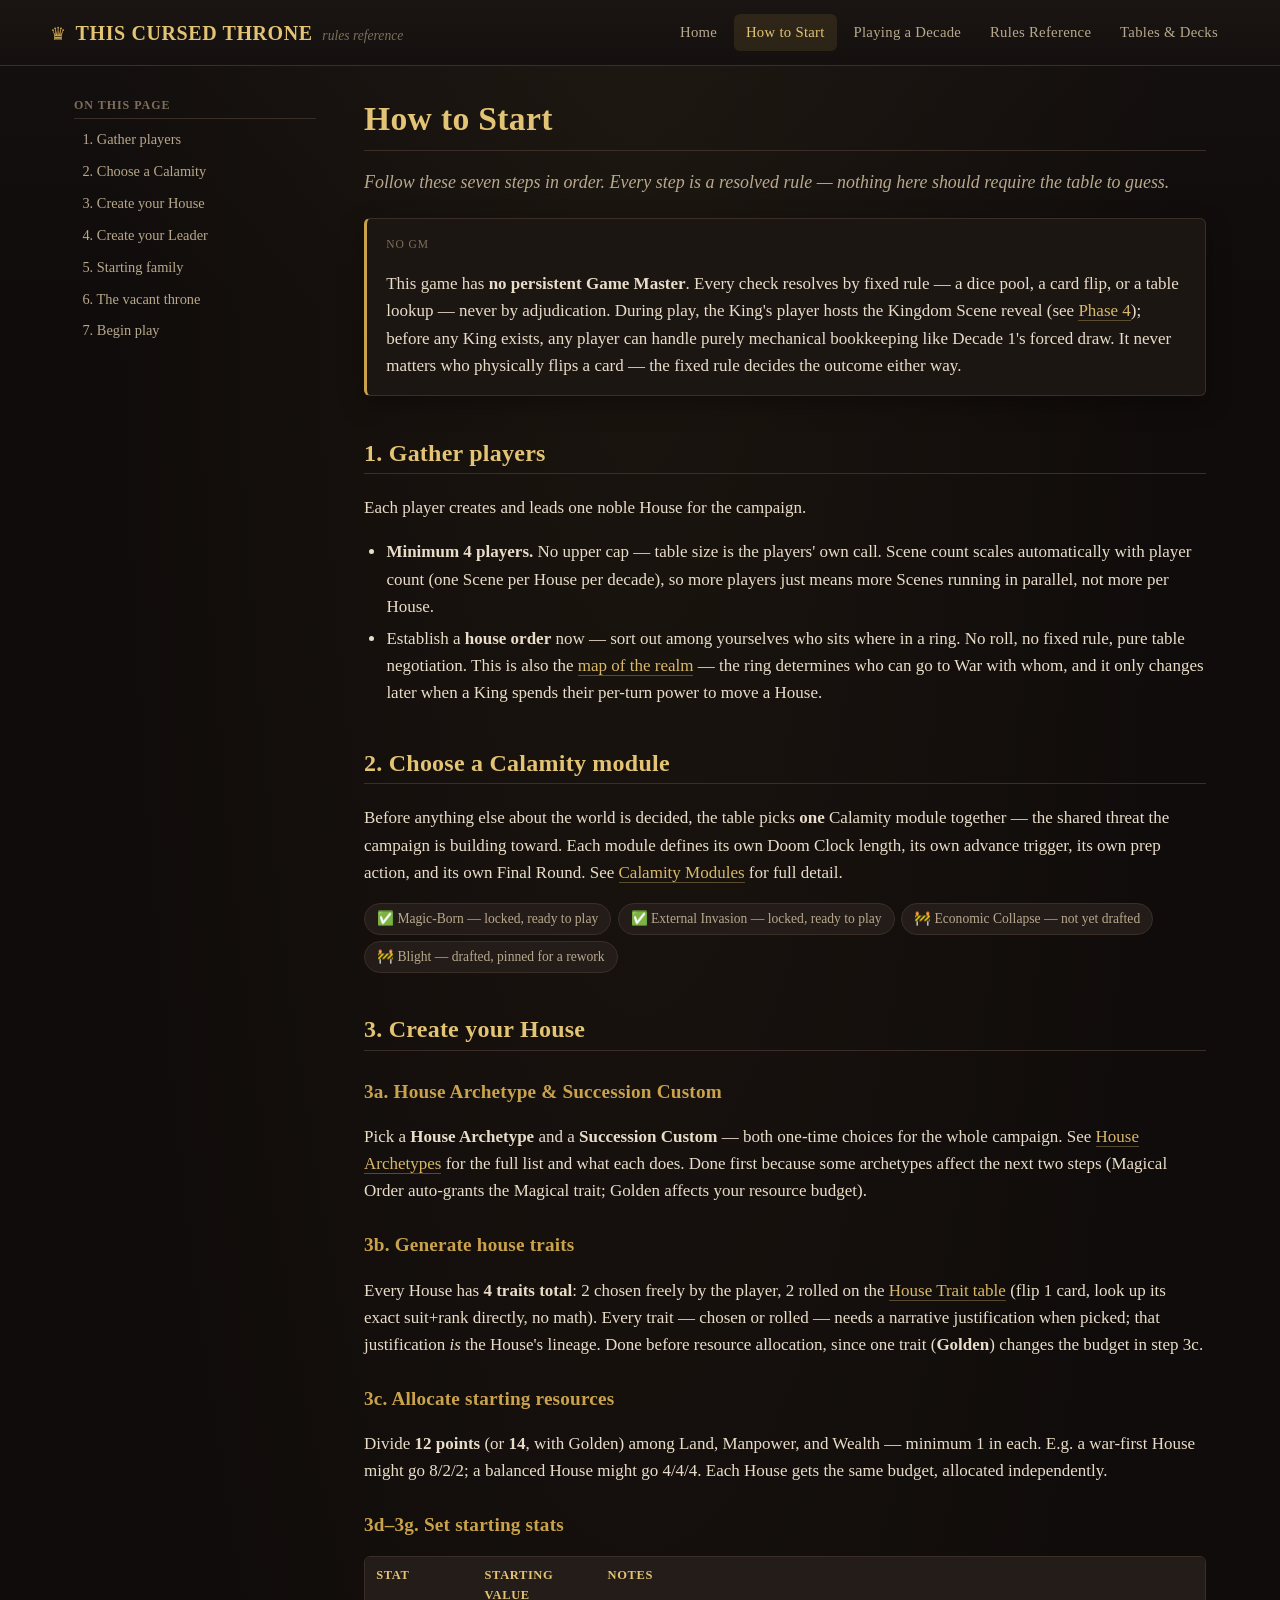
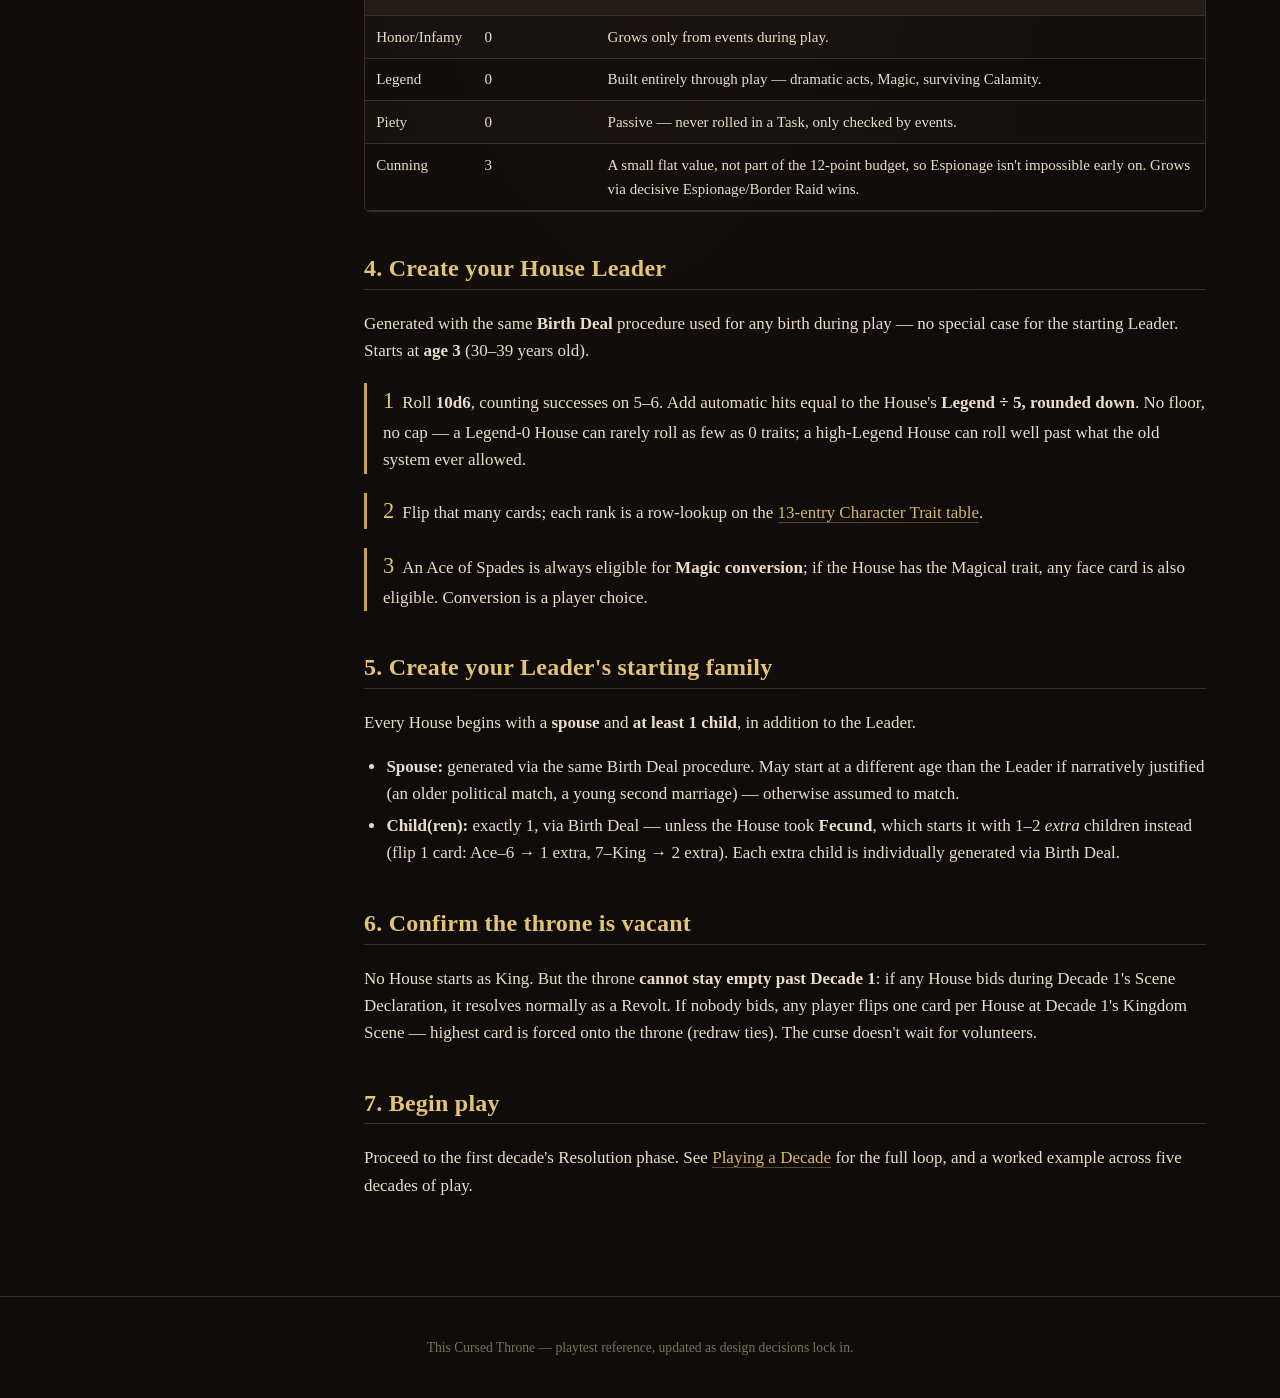
==== setup.html @ 65f4e160 "Add GitHub Pages rules reference site Five-page static site (no build step): Home (overview + recomm" ====
<!DOCTYPE html>
<html lang="en" data-theme="dark">
<head>
<meta charset="UTF-8">
<meta name="viewport" content="width=device-width, initial-scale=1.0">
<title>How to Start — This Cursed Throne</title>
<link rel="stylesheet" href="style.css">
</head>
<body>

<header class="site-header">
  <div class="site-header-inner">
    <div class="brand"><span class="crown">♛</span><a href="index.html">This Cursed Throne</a><span class="tag">rules reference</span></div>
    <nav class="top-nav">
      <a href="index.html">Home</a>
      <a href="setup.html" class="active">How to Start</a>
      <a href="gameplay.html">Playing a Decade</a>
      <a href="rules.html">Rules Reference</a>
      <a href="tables.html">Tables &amp; Decks</a>
    </nav>
  </div>
</header>

<div class="layout">
<aside class="toc">
  <h3>On this page</h3>
  <ul>
    <li><a href="#players">1. Gather players</a></li>
    <li><a href="#calamity">2. Choose a Calamity</a></li>
    <li><a href="#house">3. Create your House</a></li>
    <li><a href="#leader">4. Create your Leader</a></li>
    <li><a href="#family">5. Starting family</a></li>
    <li><a href="#throne">6. The vacant throne</a></li>
    <li><a href="#begin">7. Begin play</a></li>
  </ul>
</aside>
<main>

  <h1>How to Start</h1>
  <p class="lede">Follow these seven steps in order. Every step is a resolved rule — nothing here should require the table to guess.</p>

  <div class="callout">
    <div class="callout-label">No GM</div>
    <p>This game has <strong>no persistent Game Master</strong>. Every check resolves by fixed rule — a dice pool, a card flip, or a table lookup — never by adjudication. During play, the King's player hosts the Kingdom Scene reveal (see <a href="gameplay.html#phase4">Phase 4</a>); before any King exists, any player can handle purely mechanical bookkeeping like Decade 1's forced draw. It never matters who physically flips a card — the fixed rule decides the outcome either way.</p>
  </div>

  <h2 id="players">1. Gather players</h2>
  <p>Each player creates and leads one noble House for the campaign.</p>
  <ul>
    <li><strong>Minimum 4 players.</strong> No upper cap — table size is the players' own call. Scene count scales automatically with player count (one Scene per House per decade), so more players just means more Scenes running in parallel, not more per House.</li>
    <li>Establish a <strong>house order</strong> now — sort out among yourselves who sits where in a ring. No roll, no fixed rule, pure table negotiation. This is also the <a href="rules.html#geography">map of the realm</a> — the ring determines who can go to War with whom, and it only changes later when a King spends their per-turn power to move a House.</li>
  </ul>

  <h2 id="calamity">2. Choose a Calamity module</h2>
  <p>Before anything else about the world is decided, the table picks <strong>one</strong> Calamity module together — the shared threat the campaign is building toward. Each module defines its own Doom Clock length, its own advance trigger, its own prep action, and its own Final Round. See <a href="tables.html#calamity">Calamity Modules</a> for full detail.</p>
  <div class="pill-row">
    <span class="pill">✅ Magic-Born — locked, ready to play</span>
    <span class="pill">✅ External Invasion — locked, ready to play</span>
    <span class="pill">🚧 Economic Collapse — not yet drafted</span>
    <span class="pill">🚧 Blight — drafted, pinned for a rework</span>
  </div>

  <h2 id="house">3. Create your House</h2>

  <h3>3a. House Archetype &amp; Succession Custom</h3>
  <p>Pick a <strong>House Archetype</strong> and a <strong>Succession Custom</strong> — both one-time choices for the whole campaign. See <a href="rules.html#archetypes">House Archetypes</a> for the full list and what each does. Done first because some archetypes affect the next two steps (Magical Order auto-grants the Magical trait; Golden affects your resource budget).</p>

  <h3>3b. Generate house traits</h3>
  <p>Every House has <strong>4 traits total</strong>: 2 chosen freely by the player, 2 rolled on the <a href="tables.html#house-traits">House Trait table</a> (flip 1 card, look up its exact suit+rank directly, no math). Every trait — chosen or rolled — needs a narrative justification when picked; that justification <em>is</em> the House's lineage. Done before resource allocation, since one trait (<strong>Golden</strong>) changes the budget in step 3c.</p>

  <h3>3c. Allocate starting resources</h3>
  <p>Divide <strong>12 points</strong> (or <strong>14</strong>, with Golden) among Land, Manpower, and Wealth — minimum 1 in each. E.g. a war-first House might go 8/2/2; a balanced House might go 4/4/4. Each House gets the same budget, allocated independently.</p>

  <h3>3d–3g. Set starting stats</h3>
  <div class="table-scroll">
  <table>
    <tr><th>Stat</th><th>Starting value</th><th>Notes</th></tr>
    <tr><td>Honor/Infamy</td><td>0</td><td>Grows only from events during play.</td></tr>
    <tr><td>Legend</td><td>0</td><td>Built entirely through play — dramatic acts, Magic, surviving Calamity.</td></tr>
    <tr><td>Piety</td><td>0</td><td>Passive — never rolled in a Task, only checked by events.</td></tr>
    <tr><td>Cunning</td><td>3</td><td>A small flat value, not part of the 12-point budget, so Espionage isn't impossible early on. Grows via decisive Espionage/Border Raid wins.</td></tr>
  </table>
  </div>

  <h2 id="leader">4. Create your House Leader</h2>
  <p>Generated with the same <strong>Birth Deal</strong> procedure used for any birth during play — no special case for the starting Leader. Starts at <strong>age 3</strong> (30–39 years old).</p>
  <div class="phase-step"><span class="num">1</span>Roll <strong>10d6</strong>, counting successes on 5–6. Add automatic hits equal to the House's <strong>Legend ÷ 5, rounded down</strong>. No floor, no cap — a Legend-0 House can rarely roll as few as 0 traits; a high-Legend House can roll well past what the old system ever allowed.</div>
  <div class="phase-step"><span class="num">2</span>Flip that many cards; each rank is a row-lookup on the <a href="tables.html#character-traits">13-entry Character Trait table</a>.</div>
  <div class="phase-step"><span class="num">3</span>An Ace of Spades is always eligible for <strong>Magic conversion</strong>; if the House has the Magical trait, any face card is also eligible. Conversion is a player choice.</div>

  <h2 id="family">5. Create your Leader's starting family</h2>
  <p>Every House begins with a <strong>spouse</strong> and <strong>at least 1 child</strong>, in addition to the Leader.</p>
  <ul>
    <li><strong>Spouse:</strong> generated via the same Birth Deal procedure. May start at a different age than the Leader if narratively justified (an older political match, a young second marriage) — otherwise assumed to match.</li>
    <li><strong>Child(ren):</strong> exactly 1, via Birth Deal — unless the House took <strong>Fecund</strong>, which starts it with 1–2 <em>extra</em> children instead (flip 1 card: Ace–6 → 1 extra, 7–King → 2 extra). Each extra child is individually generated via Birth Deal.</li>
  </ul>

  <h2 id="throne">6. Confirm the throne is vacant</h2>
  <p>No House starts as King. But the throne <strong>cannot stay empty past Decade 1</strong>: if any House bids during Decade 1's Scene Declaration, it resolves normally as a Revolt. If nobody bids, any player flips one card per House at Decade 1's Kingdom Scene — highest card is forced onto the throne (redraw ties). The curse doesn't wait for volunteers.</p>

  <h2 id="begin">7. Begin play</h2>
  <p>Proceed to the first decade's Resolution phase. See <a href="gameplay.html">Playing a Decade</a> for the full loop, and a worked example across five decades of play.</p>

</main>
</div>

<footer class="site-footer">This Cursed Throne — playtest reference, updated as design decisions lock in.</footer>

</body>
</html>
---- style.css ----
:root {
  --bg: #14100f;
  --bg-panel: #1c1613;
  --bg-panel-2: #241c18;
  --border: #3a2e26;
  --ink: #e9ddc9;
  --ink-dim: #b8a98d;
  --ink-faint: #7d6f5a;
  --gold: #c9a24b;
  --gold-bright: #e3c374;
  --red: #8a3324;
  --green: #4c6a4a;
  --link: #d8b869;
  --code-bg: #241c18;
  --shadow: 0 8px 24px rgba(0,0,0,0.35);
  --radius: 6px;
  --maxw: 1180px;
}

* { box-sizing: border-box; }

html { scroll-behavior: smooth; }

body {
  margin: 0;
  background: var(--bg);
  background-image:
    radial-gradient(ellipse at top, rgba(201,162,75,0.06), transparent 60%),
    linear-gradient(180deg, #14100f, #100c0b 300px);
  color: var(--ink);
  font-family: 'Iowan Old Style', 'Palatino Linotype', Palatino, Georgia, 'Times New Roman', serif;
  line-height: 1.6;
  font-size: 17px;
}

a { color: var(--link); text-decoration: none; border-bottom: 1px solid rgba(216,184,105,0.35); }
a:hover { color: var(--gold-bright); border-bottom-color: var(--gold-bright); }

.site-header {
  border-bottom: 1px solid var(--border);
  background: linear-gradient(180deg, #1a1512, #14100f);
  padding: 0.9rem 1.5rem;
  position: sticky;
  top: 0;
  z-index: 50;
  backdrop-filter: blur(4px);
}
.site-header-inner {
  max-width: var(--maxw);
  margin: 0 auto;
  display: flex;
  align-items: center;
  justify-content: space-between;
  flex-wrap: wrap;
  gap: 0.75rem;
}
.brand {
  display: flex;
  align-items: baseline;
  gap: 0.6rem;
  font-family: 'Trajan Pro', 'Cinzel', 'Iowan Old Style', Georgia, serif;
}
.brand .crown { color: var(--gold); font-size: 1.1rem; }
.brand a {
  border-bottom: none;
  color: var(--gold-bright);
  font-weight: 700;
  letter-spacing: 0.03em;
  font-size: 1.25rem;
  text-transform: uppercase;
}
.brand .tag {
  color: var(--ink-faint);
  font-size: 0.85rem;
  font-style: italic;
  border-bottom: none;
}

nav.top-nav {
  display: flex;
  flex-wrap: wrap;
  gap: 0.3rem;
}
nav.top-nav a {
  border-bottom: none;
  padding: 0.4rem 0.75rem;
  border-radius: var(--radius);
  color: var(--ink-dim);
  font-size: 0.92rem;
  letter-spacing: 0.02em;
}
nav.top-nav a:hover, nav.top-nav a.active {
  background: rgba(201,162,75,0.12);
  color: var(--gold-bright);
}

.layout {
  max-width: var(--maxw);
  margin: 0 auto;
  display: grid;
  grid-template-columns: 250px 1fr;
  gap: 2.5rem;
  padding: 2rem 1.5rem 5rem;
  align-items: start;
}
.layout.no-sidebar { grid-template-columns: 1fr; }

aside.toc {
  position: sticky;
  top: 5.2rem;
  max-height: calc(100vh - 6rem);
  overflow-y: auto;
  padding-right: 0.5rem;
  font-size: 0.9rem;
}
aside.toc h3 {
  text-transform: uppercase;
  letter-spacing: 0.08em;
  font-size: 0.75rem;
  color: var(--ink-faint);
  margin: 1.3rem 0 0.4rem;
  border-bottom: 1px solid var(--border);
  padding-bottom: 0.3rem;
}
aside.toc h3:first-child { margin-top: 0; }
aside.toc ul { list-style: none; margin: 0; padding: 0; }
aside.toc li { margin: 0.15rem 0; }
aside.toc a {
  border-bottom: none;
  color: var(--ink-dim);
  display: block;
  padding: 0.2rem 0.4rem;
  border-radius: 4px;
  border-left: 2px solid transparent;
}
aside.toc a:hover { color: var(--gold-bright); border-left-color: var(--gold); background: rgba(201,162,75,0.06); }

main { min-width: 0; }

h1, h2, h3, h4 {
  font-family: 'Trajan Pro', 'Cinzel', 'Iowan Old Style', Georgia, serif;
  color: var(--gold-bright);
  font-weight: 700;
  letter-spacing: 0.01em;
  line-height: 1.25;
}
h1 { font-size: 2.1rem; border-bottom: 1px solid var(--border); padding-bottom: 0.6rem; margin-top: 0; }
h2 { font-size: 1.5rem; margin-top: 2.6rem; border-bottom: 1px solid var(--border); padding-bottom: 0.35rem; }
h3 { font-size: 1.2rem; margin-top: 1.8rem; color: var(--gold); }
h4 { font-size: 1.02rem; margin-top: 1.3rem; color: var(--ink); text-transform: uppercase; letter-spacing: 0.04em; font-size: 0.88rem;}

.lede {
  font-size: 1.12rem;
  color: var(--ink-dim);
  font-style: italic;
  margin-top: -0.3rem;
}

.badge {
  display: inline-block;
  font-family: 'Trajan Pro', 'Cinzel', Georgia, serif;
  font-size: 0.7rem;
  letter-spacing: 0.08em;
  text-transform: uppercase;
  padding: 0.2rem 0.55rem;
  border-radius: 3px;
  border: 1px solid var(--gold);
  color: var(--gold-bright);
  background: rgba(201,162,75,0.08);
  margin-left: 0.5rem;
  vertical-align: middle;
}
.badge.pinned { border-color: var(--red); color: #e0a48f; background: rgba(138,51,36,0.12); }
.badge.locked { border-color: var(--green); color: #a9c7a4; background: rgba(76,106,74,0.14); }

.callout {
  border: 1px solid var(--border);
  border-left: 3px solid var(--gold);
  background: var(--bg-panel);
  border-radius: var(--radius);
  padding: 1rem 1.2rem;
  margin: 1.3rem 0;
  box-shadow: var(--shadow);
}
.callout.warn { border-left-color: var(--red); }
.callout.tip { border-left-color: var(--green); }
.callout p:first-child { margin-top: 0; }
.callout p:last-child { margin-bottom: 0; }
.callout > .callout-label {
  text-transform: uppercase;
  font-size: 0.72rem;
  letter-spacing: 0.08em;
  color: var(--ink-faint);
  margin-bottom: 0.4rem;
  font-family: 'Trajan Pro','Cinzel',Georgia,serif;
}

table {
  width: 100%;
  border-collapse: collapse;
  margin: 1.2rem 0;
  font-size: 0.94rem;
}
.table-scroll { overflow-x: auto; margin: 1.2rem 0; border-radius: var(--radius); border: 1px solid var(--border); }
.table-scroll table { margin: 0; }
th, td {
  text-align: left;
  padding: 0.55rem 0.7rem;
  border-bottom: 1px solid var(--border);
  vertical-align: top;
}
th {
  background: var(--bg-panel-2);
  color: var(--gold-bright);
  font-family: 'Trajan Pro','Cinzel',Georgia,serif;
  font-size: 0.78rem;
  text-transform: uppercase;
  letter-spacing: 0.05em;
  position: sticky;
  top: 0;
}
tr:nth-child(even) td { background: rgba(255,255,255,0.015); }
tr:hover td { background: rgba(201,162,75,0.05); }
td strong { color: var(--gold-bright); }

code {
  background: var(--code-bg);
  border: 1px solid var(--border);
  border-radius: 4px;
  padding: 0.05rem 0.35rem;
  font-family: 'SFMono-Regular', Consolas, 'Courier New', monospace;
  font-size: 0.88em;
  color: var(--gold-bright);
}

ul, ol { padding-left: 1.4rem; }
li { margin: 0.3rem 0; }

hr { border: none; border-top: 1px solid var(--border); margin: 2.5rem 0; }

.grid-cards {
  display: grid;
  grid-template-columns: repeat(auto-fit, minmax(230px, 1fr));
  gap: 1rem;
  margin: 1.5rem 0;
}
.card {
  border: 1px solid var(--border);
  background: var(--bg-panel);
  border-radius: var(--radius);
  padding: 1.1rem 1.2rem;
  box-shadow: var(--shadow);
}
.card h4 { margin-top: 0; color: var(--gold-bright); font-size: 1rem; letter-spacing: 0; text-transform: none; }
.card p { margin-bottom: 0; color: var(--ink-dim); font-size: 0.94rem; }
.card a.card-link { border-bottom: none; display: block; }
.card a.card-link:hover h4 { color: var(--gold); }

.phase-step {
  border-left: 3px solid var(--gold);
  padding-left: 1rem;
  margin: 1.2rem 0;
}
.phase-step .num {
  display: inline-block;
  font-family: 'Trajan Pro','Cinzel',Georgia,serif;
  color: var(--gold-bright);
  font-size: 1.4rem;
  margin-right: 0.5rem;
}

.example {
  border: 1px dashed var(--ink-faint);
  border-radius: var(--radius);
  padding: 1rem 1.2rem;
  margin: 1rem 0;
  background: rgba(0,0,0,0.15);
  font-size: 0.95rem;
  color: var(--ink-dim);
}
.example strong { color: var(--ink); }

.pill-row { display: flex; flex-wrap: wrap; gap: 0.4rem; margin: 0.8rem 0; }
.pill {
  border: 1px solid var(--border);
  background: var(--bg-panel-2);
  border-radius: 999px;
  padding: 0.25rem 0.75rem;
  font-size: 0.85rem;
  color: var(--ink-dim);
}

footer.site-footer {
  border-top: 1px solid var(--border);
  text-align: center;
  color: var(--ink-faint);
  font-size: 0.85rem;
  padding: 2.5rem 1.5rem;
}

.search-box {
  width: 100%;
  padding: 0.55rem 0.8rem;
  background: var(--bg-panel-2);
  border: 1px solid var(--border);
  border-radius: var(--radius);
  color: var(--ink);
  font-family: inherit;
  font-size: 0.95rem;
  margin-bottom: 1rem;
}
.search-box:focus { outline: 1px solid var(--gold); border-color: var(--gold); }

.hidden { display: none !important; }

@media (max-width: 880px) {
  .layout { grid-template-columns: 1fr; }
  aside.toc { position: static; max-height: none; order: 2; margin-top: 2rem; }
  main { order: 1; }
}
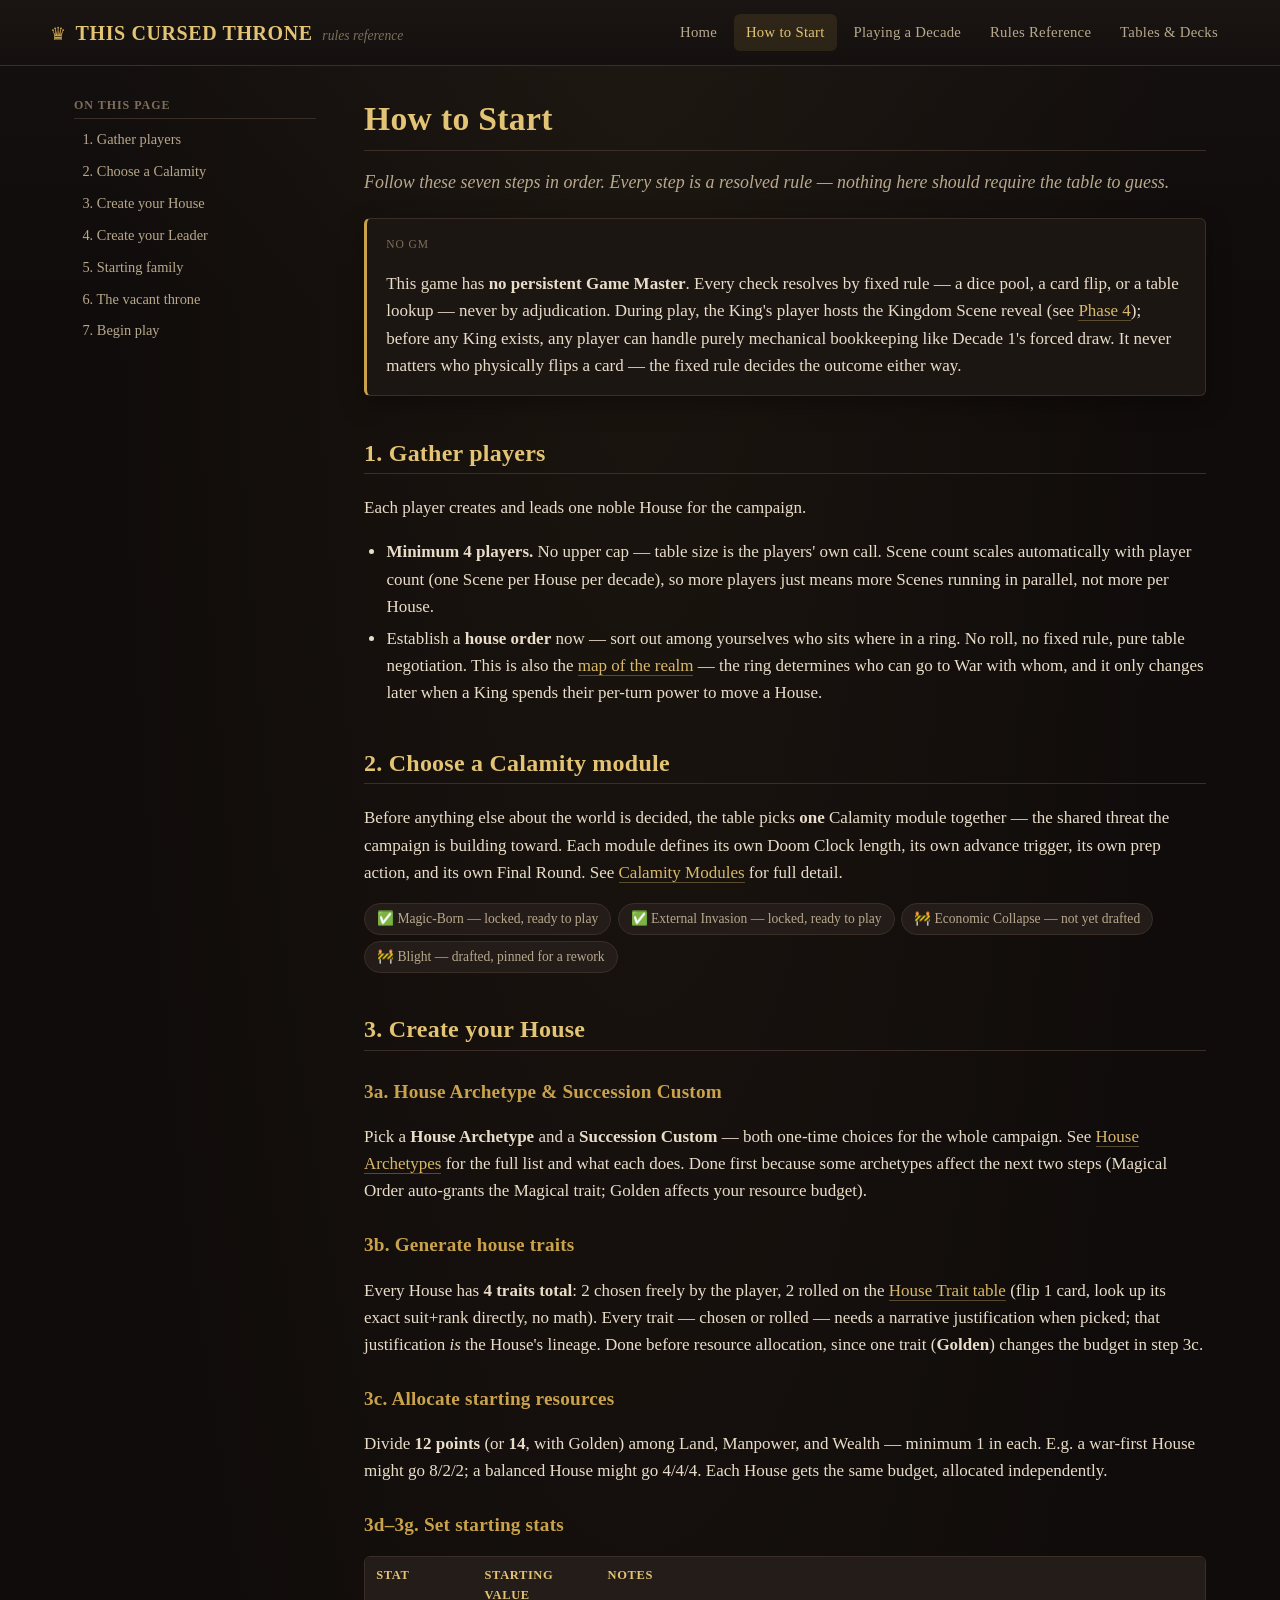
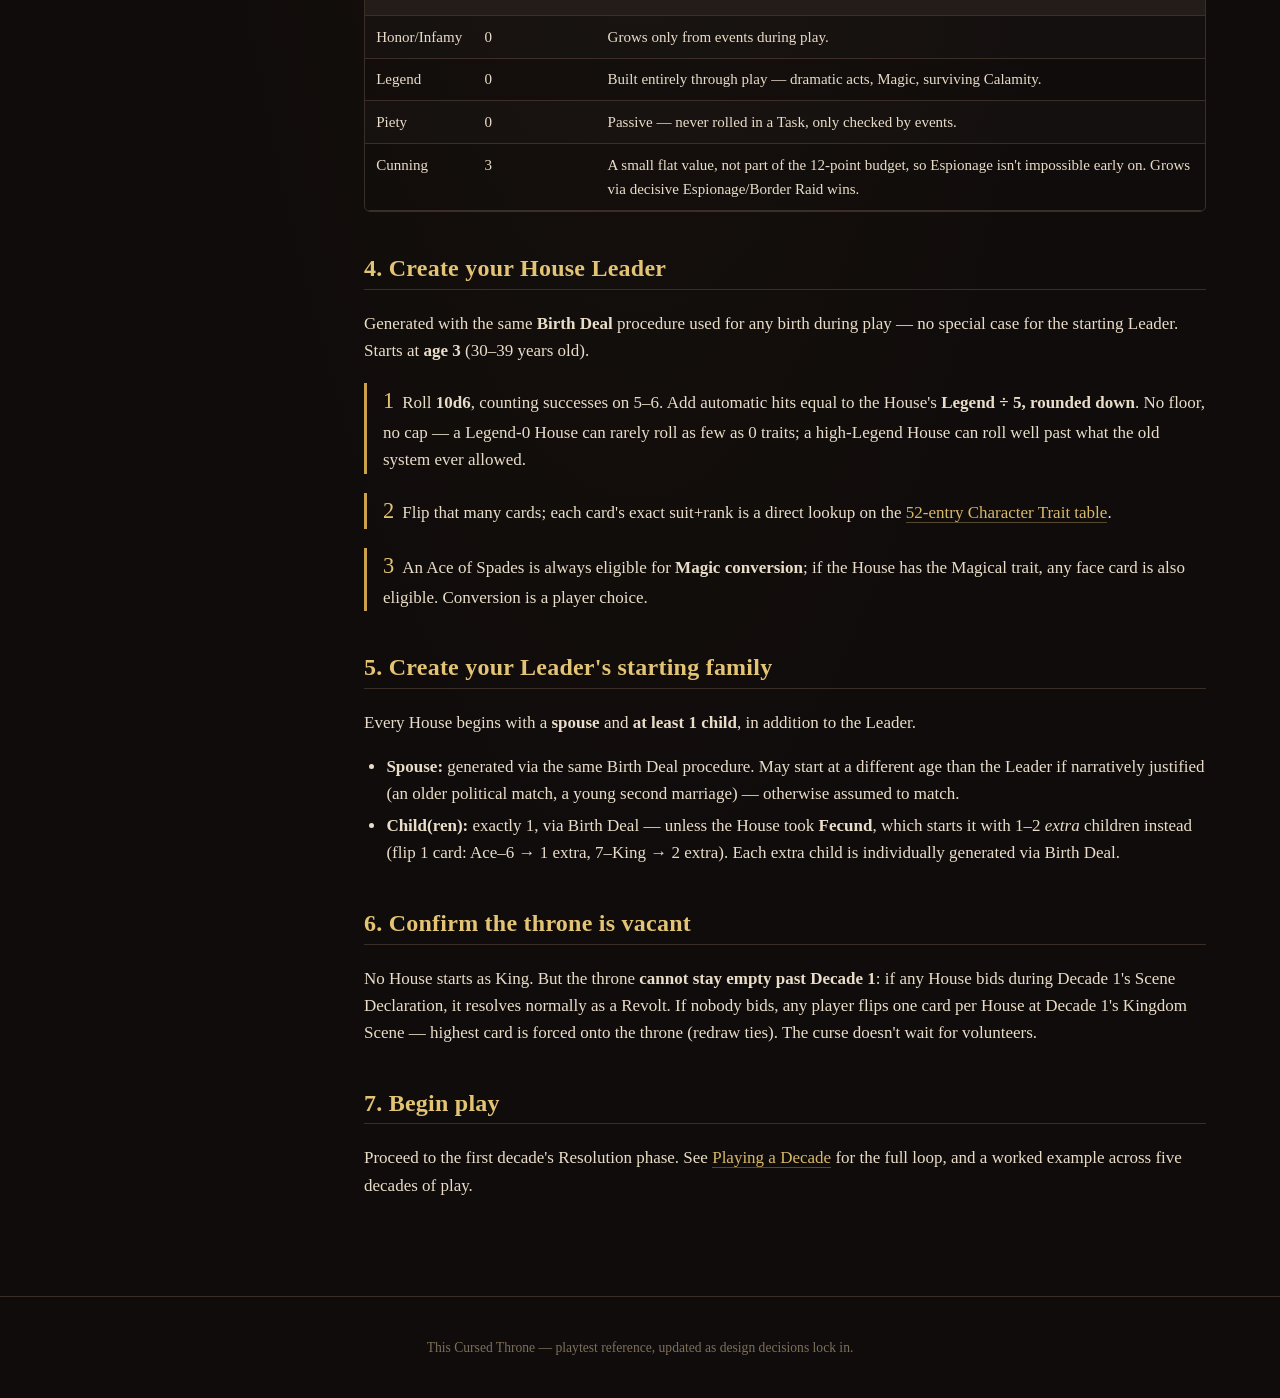
==== commit bd439414: "Update site to reflect the full 52-entry Character Trait table" ====
--- a/setup.html
+++ b/setup.html
@@ -85,7 +85,7 @@
   <h2 id="leader">4. Create your House Leader</h2>
   <p>Generated with the same <strong>Birth Deal</strong> procedure used for any birth during play — no special case for the starting Leader. Starts at <strong>age 3</strong> (30–39 years old).</p>
   <div class="phase-step"><span class="num">1</span>Roll <strong>10d6</strong>, counting successes on 5–6. Add automatic hits equal to the House's <strong>Legend ÷ 5, rounded down</strong>. No floor, no cap — a Legend-0 House can rarely roll as few as 0 traits; a high-Legend House can roll well past what the old system ever allowed.</div>
-  <div class="phase-step"><span class="num">2</span>Flip that many cards; each rank is a row-lookup on the <a href="tables.html#character-traits">13-entry Character Trait table</a>.</div>
+  <div class="phase-step"><span class="num">2</span>Flip that many cards; each card's exact suit+rank is a direct lookup on the <a href="tables.html#character-traits">52-entry Character Trait table</a>.</div>
   <div class="phase-step"><span class="num">3</span>An Ace of Spades is always eligible for <strong>Magic conversion</strong>; if the House has the Magical trait, any face card is also eligible. Conversion is a player choice.</div>
 
   <h2 id="family">5. Create your Leader's starting family</h2>
